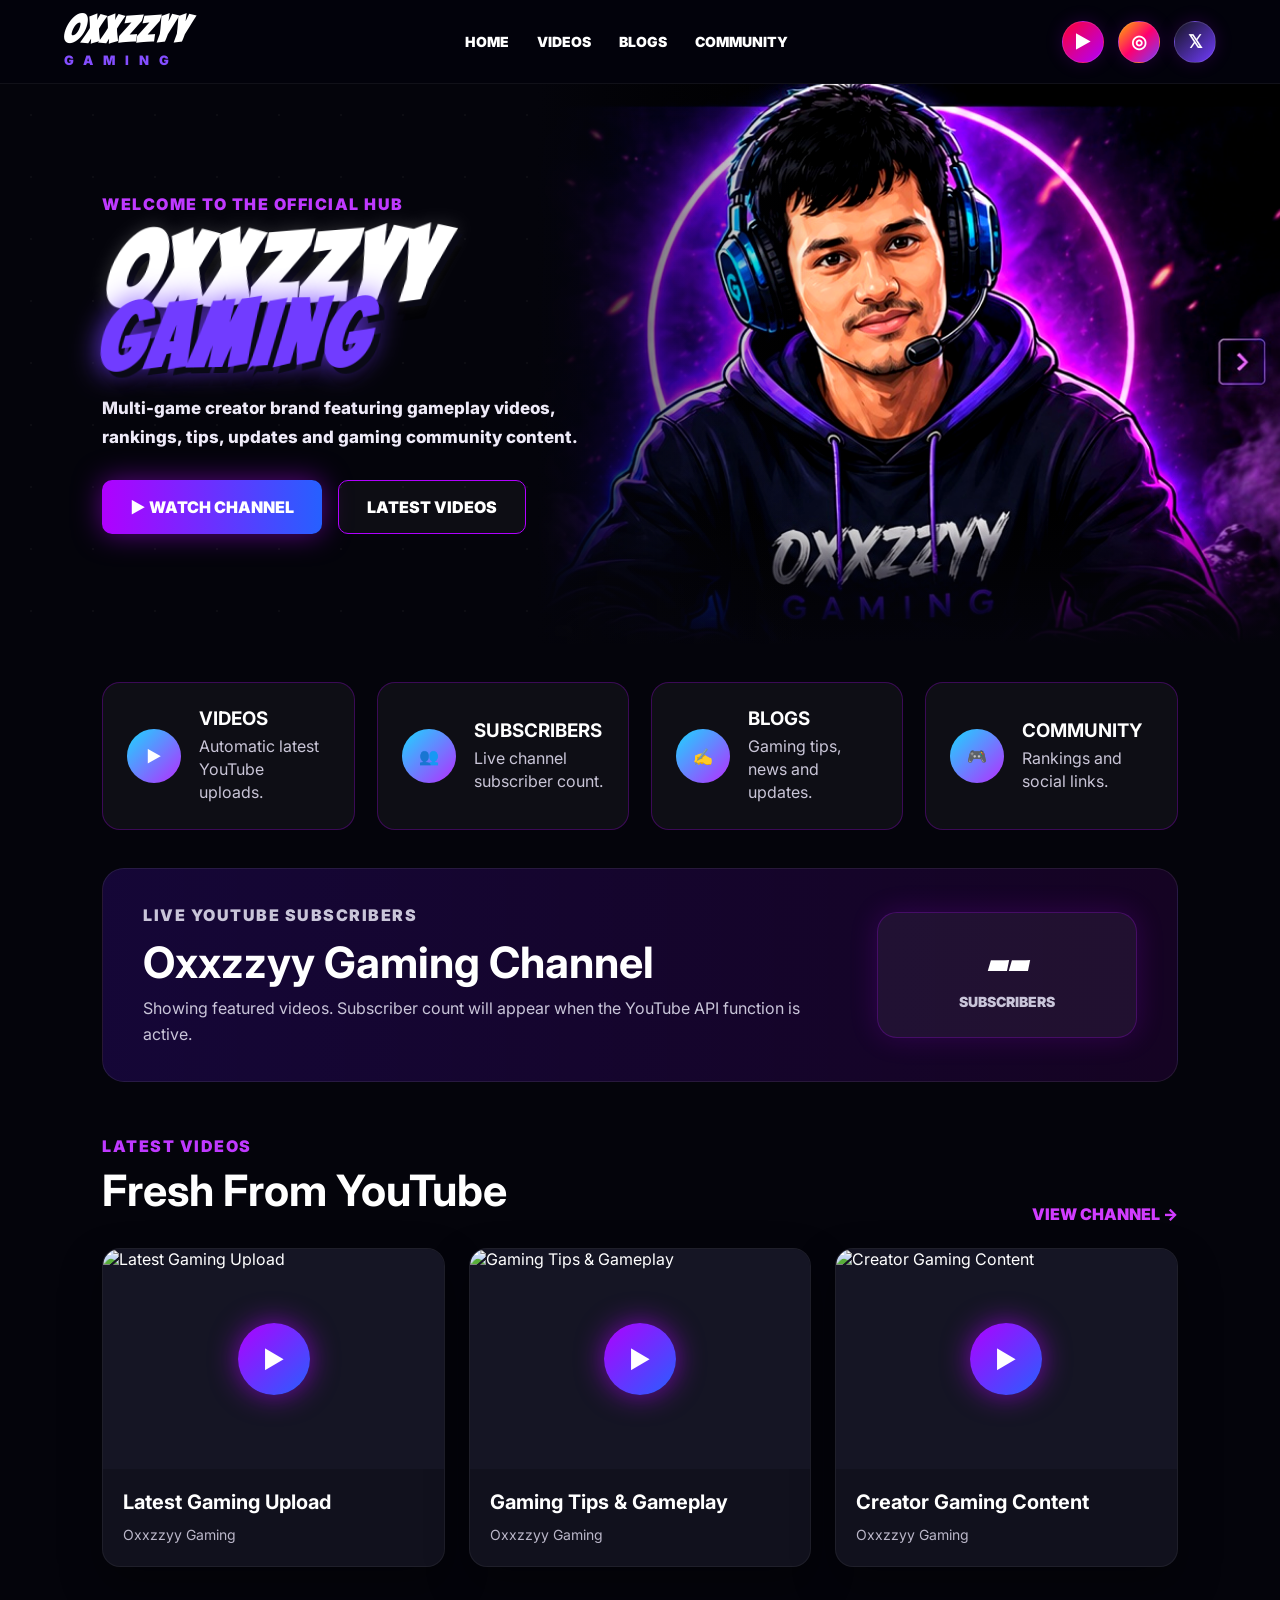
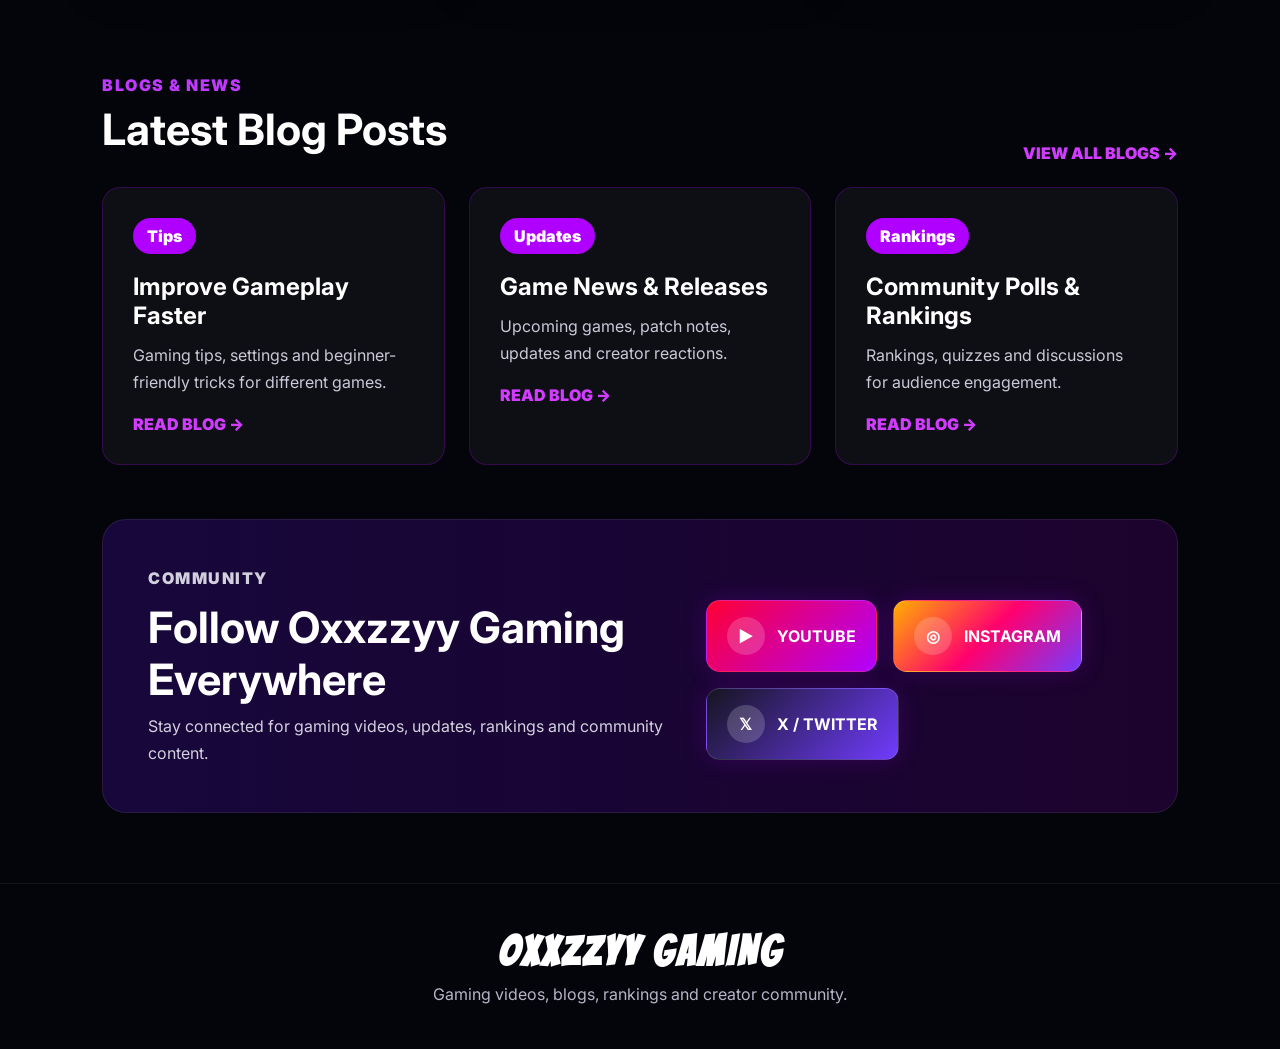
==== index.html @ f4dad4d0 "Add files via upload" ====
<!DOCTYPE html>
<html lang="en">
<head>
<meta charset="UTF-8"><meta name="viewport" content="width=device-width, initial-scale=1.0">
<title>Oxxzzyy Gaming | Videos, Blogs & Community</title>
<meta name="description" content="Official Oxxzzyy Gaming website with automatic YouTube videos, subscriber count, blogs and gaming updates.">
<link rel="stylesheet" href="style.css">
</head>
<body>
<header class="topbar">
<a class="brand" href="index.html"><strong>OXXZZYY</strong><span>GAMING</span></a>
<button class="menu-btn" id="menuBtn">☰</button>
<nav id="navMenu"><a href="index.html#home">Home</a><a href="index.html#videos">Videos</a><a href="blogs.html">Blogs</a><a href="index.html#community">Community</a></nav>
<div class="socials"><a class="social-icon yt" href="https://youtube.com/@oxxzzyygaming?si=UiScwcYlvLL3kIFH" data-youtube-app="channel" target="_blank">▶</a><a class="social-icon ig" href="https://www.instagram.com/oxxzzyygaming" target="_blank">◎</a><a class="social-icon x" href="https://x.com/OxxzzyyGaming" target="_blank">𝕏</a></div>
</header>

<main>
<section class="hero" id="home">
  <div class="hero-left">
    <p class="tag">WELCOME TO THE OFFICIAL HUB</p>
    <h1 class="brush-title"><span class="white">OXXZZYY</span><span class="purple">GAMING</span></h1>
    <p class="hero-desc">Multi-game creator brand featuring gameplay videos, rankings, tips, updates and gaming community content.</p>
    <div class="hero-buttons">
      <a class="btn primary" target="_blank" href="https://youtube.com/@oxxzzyygaming?si=UiScwcYlvLL3kIFH" data-youtube-app="channel">▶ Watch Channel</a>
      <a class="btn secondary" href="#videos">Latest Videos</a>
    </div>
  </div>
  <div class="hero-right"><img src="[data-uri]" alt="Oxxzzyy Gaming character"></div>
</section>

<section class="quick-section">
  <article><div class="icon">▶</div><div><h3>Videos</h3><p>Automatic latest YouTube uploads.</p></div></article>
  <article><div class="icon">👥</div><div><h3>Subscribers</h3><p>Live channel subscriber count.</p></div></article>
  <article><div class="icon">✍</div><div><h3>Blogs</h3><p>Gaming tips, news and updates.</p></div></article>
  <article><div class="icon">🎮</div><div><h3>Community</h3><p>Rankings and social links.</p></div></article>
</section>

<section class="section subscriber-panel">
  <div>
    <p class="mini">LIVE YOUTUBE SUBSCRIBERS</p>
    <h2>Oxxzzyy Gaming Channel</h2>
    <p id="apiStatus">Loading latest channel content...</p>
  </div>
  <div class="subscriber-card"><strong id="subscriberCount">--</strong><span>Subscribers</span></div>
</section>

<section class="section" id="videos">
  <div class="section-head"><div><p class="mini">LATEST VIDEOS</p><h2>Fresh From YouTube</h2></div><a target="_blank" href="https://youtube.com/@oxxzzyygaming?si=UiScwcYlvLL3kIFH" data-youtube-app="channel">VIEW CHANNEL →</a></div>
  <div class="video-grid" id="videosGrid"><article class="skeleton"></article><article class="skeleton"></article><article class="skeleton"></article></div>
</section>

<section class="section" id="blogs">
  <div class="section-head"><div><p class="mini">BLOGS & NEWS</p><h2>Latest Blog Posts</h2></div><a href="blogs.html">VIEW ALL BLOGS →</a></div>
  <div class="blog-grid">
    <article><span>Tips</span><h3>Improve Gameplay Faster</h3><p>Gaming tips, settings and beginner-friendly tricks for different games.</p><a class="read-more" href="blog-post.html?post=improve-gameplay-faster">Read Blog →</a></article>
    <article><span>Updates</span><h3>Game News & Releases</h3><p>Upcoming games, patch notes, updates and creator reactions.</p><a class="read-more" href="blog-post.html?post=game-news-releases">Read Blog →</a></article>
    <article><span>Rankings</span><h3>Community Polls & Rankings</h3><p>Rankings, quizzes and discussions for audience engagement.</p><a class="read-more" href="blog-post.html?post=community-polls-rankings">Read Blog →</a></article>
  </div>
</section>

<section class="community" id="community">
  <div><p class="mini">COMMUNITY</p><h2>Follow Oxxzzyy Gaming Everywhere</h2><p>Stay connected for gaming videos, updates, rankings and community content.</p></div>
  <div class="community-buttons social-buttons">
    <a class="social-btn youtube" target="_blank" href="https://youtube.com/@oxxzzyygaming?si=UiScwcYlvLL3kIFH" data-youtube-app="channel"><span>▶</span><b>YouTube</b></a>
    <a class="social-btn instagram" target="_blank" href="https://www.instagram.com/oxxzzyygaming"><span>◎</span><b>Instagram</b></a>
    <a class="social-btn twitter" target="_blank" href="https://x.com/OxxzzyyGaming"><span>𝕏</span><b>X / Twitter</b></a>
  </div>
</section>
</main>
<footer><strong>OXXZZYY GAMING</strong><p>Gaming videos, blogs, rankings and creator community.</p></footer>
<script src="script.js"></script>
</body>
</html>
---- style.css ----
@import url('https://fonts.googleapis.com/css2?family=Bangers&family=Inter:wght@400;700;800;900&display=swap');

*{margin:0;padding:0;box-sizing:border-box}
html{scroll-behavior:smooth}
body{background:#04040b;color:#fff;font-family:Inter,Arial,sans-serif;overflow-x:hidden}
a{text-decoration:none;color:inherit}

.topbar{
  height:84px;position:sticky;top:0;z-index:100;
  display:flex;align-items:center;justify-content:space-between;gap:24px;
  padding:0 5%;background:rgba(3,3,12,.96);
  border-bottom:1px solid rgba(255,255,255,.06)
}
.brand strong{display:block;font-family:Bangers,cursive;font-size:38px;line-height:.78;letter-spacing:2px;transform:skew(-8deg)}
.brand span{display:block;color:#844eff;font-size:13px;letter-spacing:10px;font-weight:900;margin-top:7px}
nav{display:flex;gap:28px;font-weight:900;text-transform:uppercase;font-size:14px}
nav a:hover,nav a.active,.socials a:hover{color:#bf39ff}
.socials{display:flex;gap:14px;font-weight:900;font-size:18px}
.social-icon{
  width:42px;height:42px;display:grid;place-items:center;border-radius:50%;color:#fff;
  border:1px solid rgba(255,255,255,.12);box-shadow:0 0 18px rgba(176,0,255,.18);transition:.25s
}
.social-icon.yt{background:linear-gradient(135deg,#ff0033,#b000ff)}
.social-icon.ig{background:linear-gradient(135deg,#ffb000,#ff006e,#753cff)}
.social-icon.x{background:linear-gradient(135deg,#15151f,#713cff)}
.social-icon:hover{transform:translateY(-3px) scale(1.08);color:#fff}
.menu-btn{display:none;background:none;border:0;color:white;font-size:30px}

.hero{
  min-height:560px;position:relative;display:grid;grid-template-columns:48% 52%;align-items:center;
  padding:45px 8%;overflow:hidden;
  background:linear-gradient(90deg,#04040b 0%,#04040b 42%,rgba(28,0,56,.9) 70%,rgba(80,0,120,.5) 100%)
}
.hero:before{
  content:"";position:absolute;inset:0;
  background-image:radial-gradient(circle,#ffffff44 1px,transparent 1px);
  background-size:62px 62px;opacity:.13
}
.hero:after{
  content:"";position:absolute;right:0;top:0;bottom:0;width:62%;
  background:radial-gradient(circle at 58% 45%,rgba(179,0,255,.28),transparent 43%),
  radial-gradient(circle at 70% 35%,rgba(38,96,255,.16),transparent 35%)
}
.hero-left{position:relative;z-index:3}
.tag,.mini{color:#bf39ff;font-weight:900;letter-spacing:1.5px;text-transform:uppercase}
.brush-title{
  line-height:.76;margin:18px 0 24px;max-width:max-content;
  transform:skew(-7deg) rotate(-1deg);
  filter:drop-shadow(0 13px 0 rgba(0,0,0,.52))
}
.brush-title span{display:block;font-family:Bangers,cursive;letter-spacing:5px}
.brush-title .white{font-size:clamp(4.7rem,8vw,8.6rem);color:#fff;text-shadow:6px 6px 0 #0a0a16,0 0 18px rgba(255,255,255,.18)}
.brush-title .purple{font-size:clamp(4.15rem,7vw,7.1rem);color:#713cff;margin-top:-8px;text-shadow:6px 6px 0 #0a0a16,0 0 28px #713cff}
.hero-desc{max-width:560px;line-height:1.72;color:#eeeaf8;font-weight:800;font-size:17px}
.hero-buttons,.community-buttons{display:flex;gap:16px;flex-wrap:wrap;margin-top:28px}
.btn{
  display:inline-flex;align-items:center;justify-content:center;gap:10px;
  padding:16px 28px;border-radius:10px;font-weight:900;text-transform:uppercase;transition:.25s
}
.btn:hover{transform:translateY(-4px)}
.primary{background:linear-gradient(90deg,#b000ff,#2660ff);box-shadow:0 0 28px rgba(176,0,255,.5)}
.secondary{border:1px solid #b000ff;background:rgba(255,255,255,.035)}

.hero-right{position:absolute;right:0;top:0;bottom:0;width:58%;z-index:2;overflow:hidden}
.hero-right:before{
  content:"";position:absolute;inset:0;z-index:2;
  background:linear-gradient(90deg,#04040b 0%,rgba(4,4,11,.5) 16%,transparent 36%),
  linear-gradient(0deg,#04040b 0%,transparent 24%)
}
.hero-right img{width:100%;height:100%;object-fit:cover;object-position:center;filter:saturate(1.18) contrast(1.06)}
.quick-section{display:grid;grid-template-columns:repeat(4,1fr);gap:22px;padding:38px 8%;background:#04040b}
.quick-section article{
  display:flex;gap:18px;align-items:center;padding:24px;border-radius:18px;
  background:rgba(255,255,255,.045);border:1px solid rgba(176,0,255,.28);transition:.25s
}
.quick-section article:hover{transform:translateY(-6px)}
.icon{min-width:54px;height:54px;border-radius:50%;display:grid;place-items:center;background:linear-gradient(135deg,#1ad8ff,#b72cff);font-weight:900}
.quick-section h3{text-transform:uppercase;margin-bottom:5px}
.quick-section p{color:#c9c5d7;line-height:1.45}

.section{padding:54px 8%}
.subscriber-panel{
  margin:0 8%;padding:34px 40px;border-radius:22px;display:flex;justify-content:space-between;align-items:center;gap:24px;
  background:linear-gradient(90deg,rgba(99,20,255,.18),rgba(176,0,255,.1));border:1px solid rgba(255,255,255,.08)
}
.subscriber-panel h2,.section-head h2,.community h2,.page-hero h1{font-size:clamp(2rem,4vw,2.7rem);margin:8px 0}
.subscriber-panel p{color:#c9c5d9;line-height:1.6}
.subscriber-card{min-width:260px;padding:26px;border-radius:20px;background:rgba(255,255,255,.055);border:1px solid rgba(176,0,255,.25);text-align:center;box-shadow:0 0 28px rgba(176,0,255,.18)}
.subscriber-card strong{display:block;font-size:52px;line-height:1;font-family:Bangers,cursive;letter-spacing:2px}
.subscriber-card span{color:#c9c5d9;font-weight:900;font-size:14px;text-transform:uppercase}

.section-head{display:flex;justify-content:space-between;align-items:flex-end;margin-bottom:24px;gap:20px}
.section-head a{color:#d13cff;font-weight:900;text-transform:uppercase}
.video-grid,.blog-grid,.blog-list{display:grid;gap:24px}
.video-grid{grid-template-columns:repeat(3,1fr)}
.video-card{background:#11111d;border-radius:18px;overflow:hidden;border:1px solid rgba(255,255,255,.06);transition:.25s;box-shadow:0 18px 42px rgba(0,0,0,.34)}
.video-card:hover,.blog-grid article:hover,.blog-card:hover{transform:translateY(-8px)}
.thumb{position:relative;height:220px;background:#151524;overflow:hidden}
.thumb img{width:100%;height:100%;object-fit:cover;transition:.35s}
.video-card:hover .thumb img{transform:scale(1.08)}
.play{position:absolute;left:50%;top:50%;transform:translate(-50%,-50%);width:72px;height:72px;border-radius:50%;display:grid;place-items:center;background:linear-gradient(135deg,#b000ff,#2660ff);box-shadow:0 0 28px rgba(176,0,255,.65);font-size:24px}
.video-info{padding:20px}
.video-info h3{font-size:20px;margin-bottom:8px;line-height:1.35}
.video-info p{color:#bbb7c9;line-height:1.55;font-size:14px}
.skeleton{min-height:300px;border-radius:18px;background:linear-gradient(90deg,#11111d,#1b1730,#11111d);background-size:300% 100%;animation:skeleton 1.5s infinite linear}
@keyframes skeleton{to{background-position:-300% 0}}

.blog-grid{grid-template-columns:repeat(3,1fr)}
.blog-grid article,.blog-card{
  padding:30px;border-radius:18px;background:rgba(255,255,255,.045);
  border:1px solid rgba(176,0,255,.24);transition:.25s
}
.blog-grid span,.blog-card span{display:inline-block;padding:8px 14px;border-radius:999px;background:#b000ff;font-weight:900;margin-bottom:18px}
.blog-grid h3,.blog-card h3{font-size:24px;margin-bottom:12px}
.blog-grid p,.blog-card p{line-height:1.7;color:#cbc8d7}
.read-more,.blog-card a,.back-link{color:#d13cff;font-weight:900;text-transform:uppercase;display:inline-block;margin-top:18px}

.community{
  margin:0 8% 70px;padding:45px;border-radius:24px;
  background:linear-gradient(90deg,rgba(99,20,255,.2),rgba(176,0,255,.14));
  border:1px solid rgba(255,255,255,.08);display:flex;justify-content:space-between;align-items:center;gap:30px
}
.community p{max-width:720px;line-height:1.7;color:#d3d0de}
.social-buttons{display:flex;gap:16px;flex-wrap:wrap}
.social-btn{min-width:165px;display:flex;align-items:center;gap:12px;padding:16px 20px;border-radius:14px;font-weight:900;text-transform:uppercase;border:1px solid rgba(255,255,255,.12);transition:.25s;box-shadow:0 0 24px rgba(176,0,255,.18)}
.social-btn span{width:38px;height:38px;border-radius:50%;display:grid;place-items:center;background:rgba(255,255,255,.18)}
.social-btn.youtube{background:linear-gradient(135deg,#ff0033,#b000ff)}
.social-btn.instagram{background:linear-gradient(135deg,#ffb000,#ff006e,#753cff)}
.social-btn.twitter{background:linear-gradient(135deg,#15151f,#713cff)}
.social-btn:hover{transform:translateY(-5px) scale(1.03)}

.page-hero{padding:70px 8% 35px;background:radial-gradient(circle at 70% 0%,rgba(176,0,255,.18),transparent 35%),#04040b}
.page-hero p{max-width:780px;color:#c9c5d9;line-height:1.7;font-weight:700}
.page-hero h1{font-size:clamp(2.6rem,5vw,4.8rem);margin:8px 0 16px}
.blog-tools{padding:0 8% 15px;display:flex;gap:14px;flex-wrap:wrap}
.blog-tools input,.blog-tools select{min-height:48px;border-radius:12px;border:1px solid rgba(176,0,255,.35);background:rgba(255,255,255,.045);color:#fff;padding:0 16px;font-weight:800;outline:none}
.blog-tools input{min-width:280px;flex:1}
.blog-tools select option{background:#0c0b14}
.blog-list{padding:28px 8% 70px;grid-template-columns:repeat(3,1fr)}
.blog-card small{color:#9f98b8;font-weight:800;display:block;margin-top:14px}
.empty-blogs{grid-column:1/-1;padding:35px;border-radius:18px;background:rgba(255,255,255,.045);border:1px solid rgba(176,0,255,.24);color:#c9c5d9;font-weight:900}
.article-page{padding:70px 8%;max-width:1000px;margin:auto}
.article-page h1{font-size:clamp(2.4rem,5vw,4.5rem);margin:12px 0 20px}
.article-page .meta{color:#bf39ff;font-weight:900;text-transform:uppercase;margin:24px 0}
.article-page p{font-size:18px;line-height:1.9;color:#ddd8ed;margin-bottom:22px}
.article-page h2{font-size:30px;margin:35px 0 14px}

footer{padding:45px 8%;text-align:center;border-top:1px solid rgba(255,255,255,.06)}
footer strong{display:block;font-family:Bangers,cursive;font-size:42px;letter-spacing:3px;margin-bottom:10px}
footer p{color:#b8b5c8}

@media(max-width:1100px){
  .hero{grid-template-columns:1fr;padding-bottom:390px}
  .hero-right{left:0;right:0;top:auto;bottom:0;width:100%;height:390px}
  .hero-right:before{background:linear-gradient(0deg,#04040b 0%,rgba(4,4,11,.28) 28%,transparent 100%)}
  .quick-section{grid-template-columns:repeat(2,1fr)}
  .video-grid,.blog-grid,.blog-list{grid-template-columns:1fr}
  .subscriber-panel,.community{flex-direction:column;align-items:flex-start}
  .subscriber-card{width:100%}
}
@media(max-width:760px){
  .topbar{height:auto;min-height:86px;padding:15px 5%;flex-wrap:wrap}
  .menu-btn{display:block}
  nav{display:none;width:100%;flex-direction:column;padding:18px 0}
  nav.open{display:flex}
  .socials{display:none}
  .hero{padding:44px 6% 330px}
  .brush-title .white{font-size:5rem}
  .brush-title .purple{font-size:4.35rem}
  .hero-right{height:330px}
  .quick-section{grid-template-columns:1fr}
  .section{padding:48px 6%}
  .subscriber-panel,.community{margin-left:6%;margin-right:6%;padding:28px}
  .section-head{flex-direction:column;align-items:flex-start}
  .page-hero,.blog-list,.article-page,.blog-tools{padding-left:6%;padding-right:6%}
  .blog-tools input{min-width:100%}
  .social-buttons,.community-buttons{width:100%}
  .social-btn{width:100%;justify-content:flex-start}
}
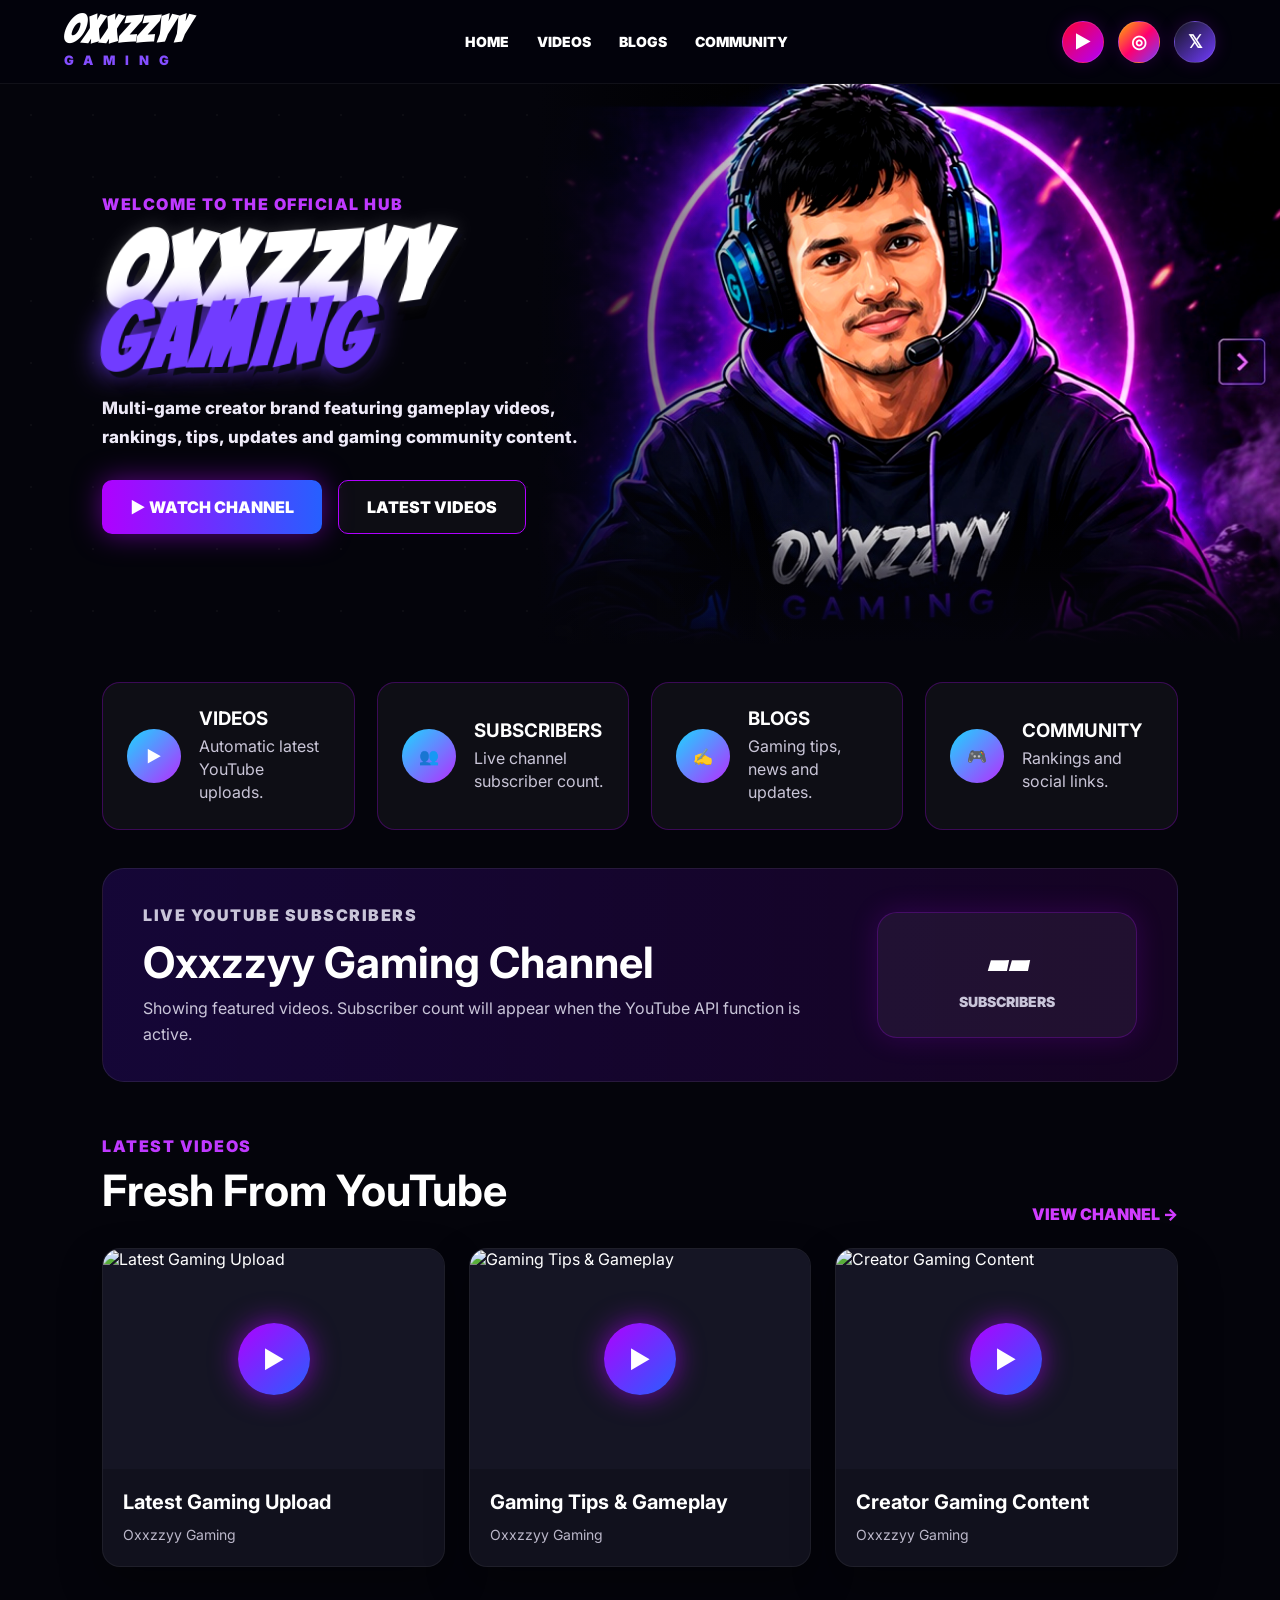
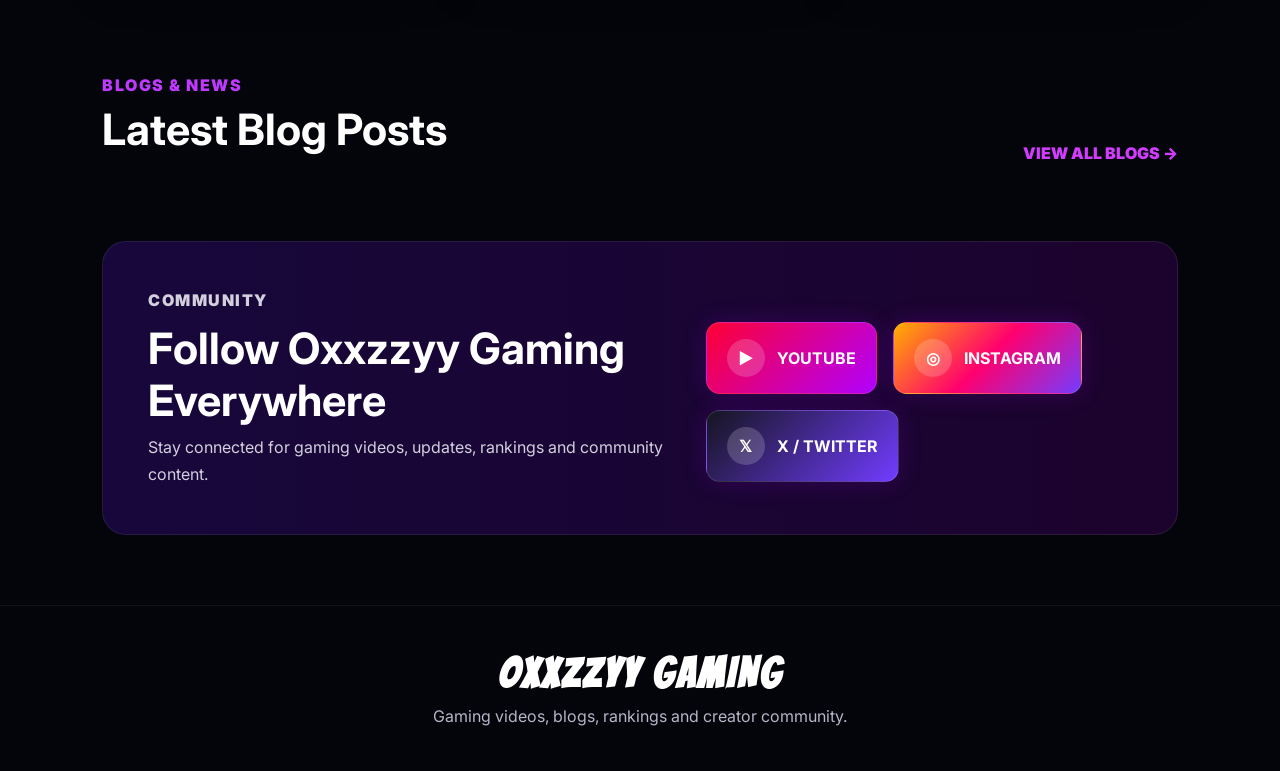
==== commit 3614421f: "Update index.html" ====
--- a/index.html
+++ b/index.html
@@ -51,11 +51,8 @@
 
 <section class="section" id="blogs">
   <div class="section-head"><div><p class="mini">BLOGS & NEWS</p><h2>Latest Blog Posts</h2></div><a href="blogs.html">VIEW ALL BLOGS →</a></div>
-  <div class="blog-grid">
-    <article><span>Tips</span><h3>Improve Gameplay Faster</h3><p>Gaming tips, settings and beginner-friendly tricks for different games.</p><a class="read-more" href="blog-post.html?post=improve-gameplay-faster">Read Blog →</a></article>
-    <article><span>Updates</span><h3>Game News & Releases</h3><p>Upcoming games, patch notes, updates and creator reactions.</p><a class="read-more" href="blog-post.html?post=game-news-releases">Read Blog →</a></article>
-    <article><span>Rankings</span><h3>Community Polls & Rankings</h3><p>Rankings, quizzes and discussions for audience engagement.</p><a class="read-more" href="blog-post.html?post=community-polls-rankings">Read Blog →</a></article>
-  </div>
+   <div class="blog-grid" id="homeBlogList"></div>
+    
 </section>
 
 <section class="community" id="community">
@@ -68,6 +65,7 @@
 </section>
 </main>
 <footer><strong>OXXZZYY GAMING</strong><p>Gaming videos, blogs, rankings and creator community.</p></footer>
+<script src="blogs-data.js"></script>
 <script src="script.js"></script>
 </body>
-</html>+</html>
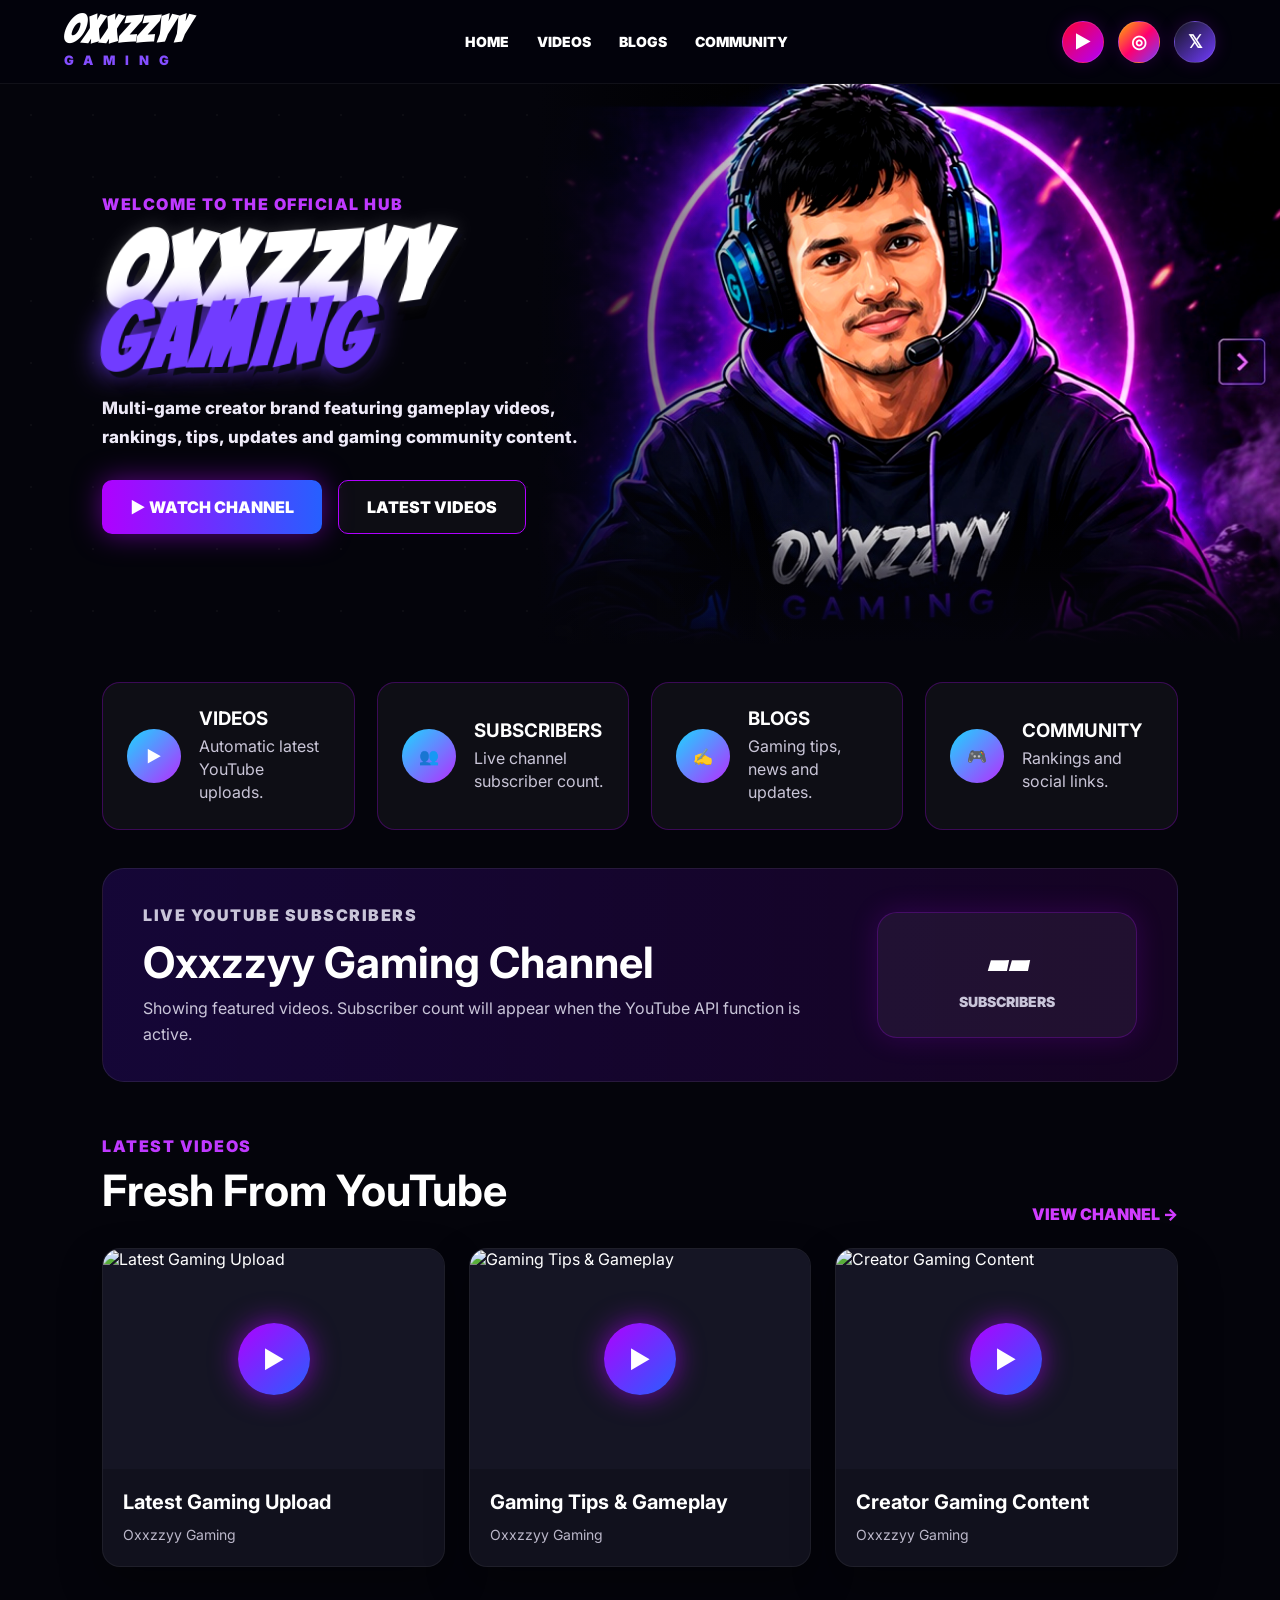
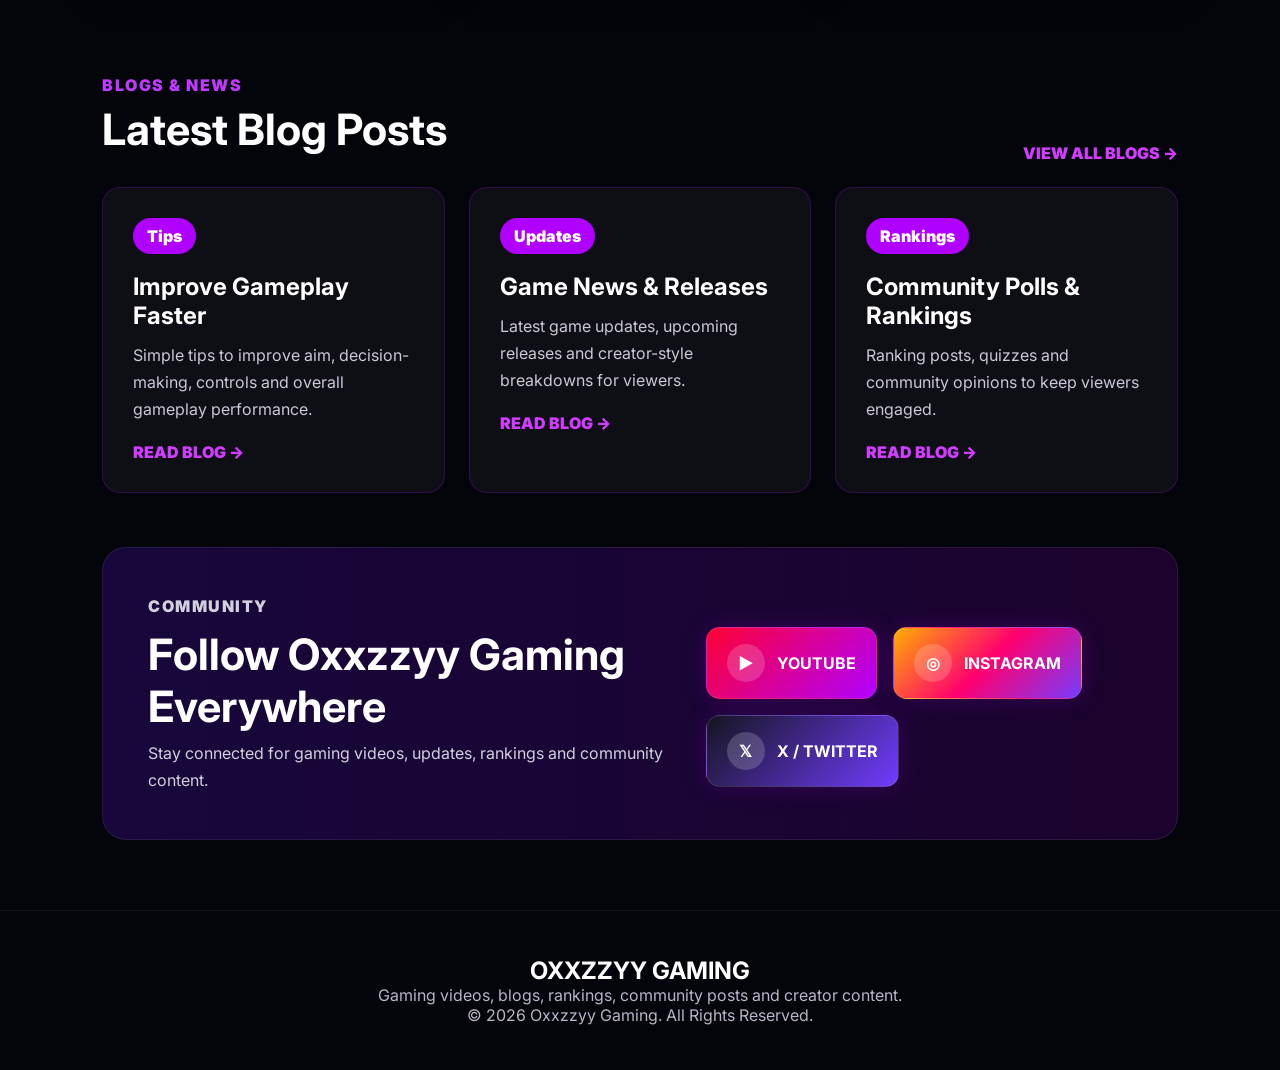
==== commit e0057c1a: "Update index.html" ====
--- a/index.html
+++ b/index.html
@@ -64,7 +64,17 @@
   </div>
 </section>
 </main>
-<footer><strong>OXXZZYY GAMING</strong><p>Gaming videos, blogs, rankings and creator community.</p></footer>
+<footer class="footer">
+  <h2>OXXZZYY GAMING</h2>
+
+  <p>
+    Gaming videos, blogs, rankings, community posts and creator content.
+  </p>
+
+  <p class="copyright">
+    © 2026 Oxxzzyy Gaming. All Rights Reserved.
+  </p>
+</footer>
 <script src="blogs-data.js"></script>
 <script src="script.js"></script>
 </body>
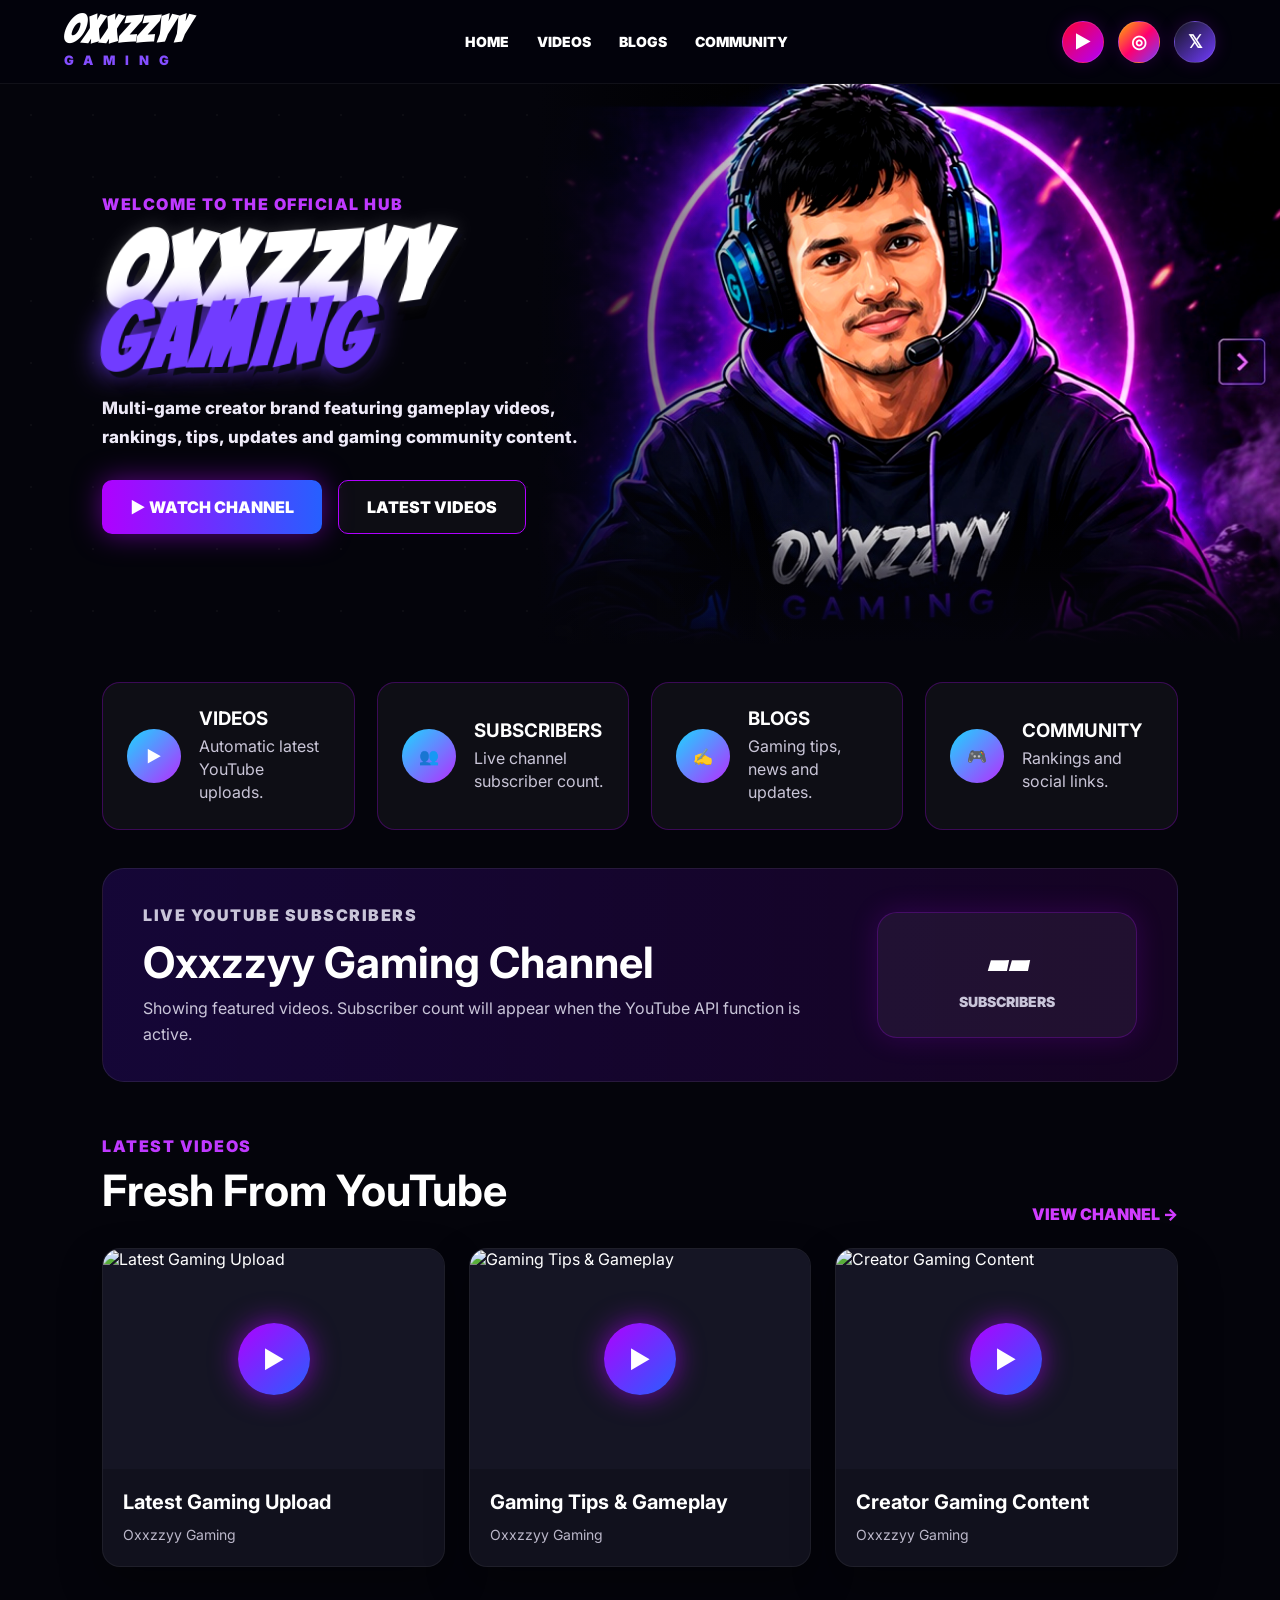
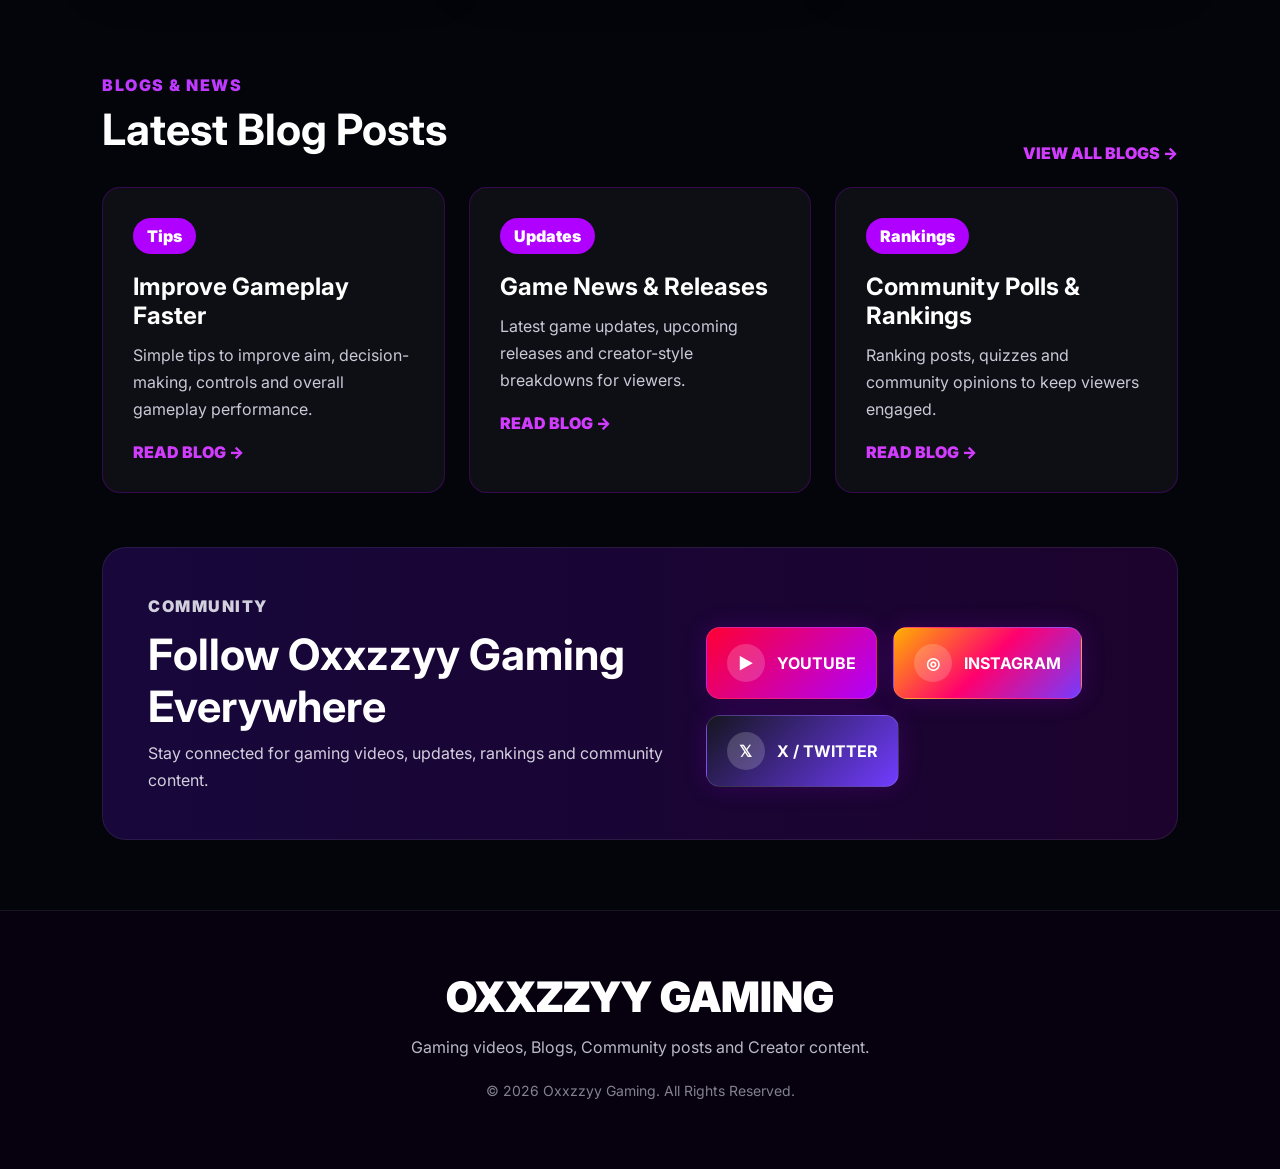
==== commit 4eea97e8: "Update index.html" ====
--- a/index.html
+++ b/index.html
@@ -68,7 +68,7 @@
   <h2>OXXZZYY GAMING</h2>
 
   <p>
-    Gaming videos, blogs, rankings, community posts and creator content.
+    Gaming videos, Blogs, Community posts and Creator content.
   </p>
 
   <p class="copyright">
--- a/style.css
+++ b/style.css
@@ -177,3 +177,28 @@
   .social-buttons,.community-buttons{width:100%}
   .social-btn{width:100%;justify-content:flex-start}
 }
+.footer{
+  padding:60px 20px;
+  text-align:center;
+  border-top:1px solid rgba(255,255,255,0.08);
+  background:#07010f;
+}
+
+.footer h2{
+  font-size:42px;
+  font-weight:900;
+  margin-bottom:15px;
+  color:white;
+}
+
+.footer p{
+  color:#b8b8c7;
+  font-size:16px;
+  margin-bottom:10px;
+}
+
+.footer .copyright{
+  margin-top:25px;
+  font-size:14px;
+  opacity:0.7;
+}
